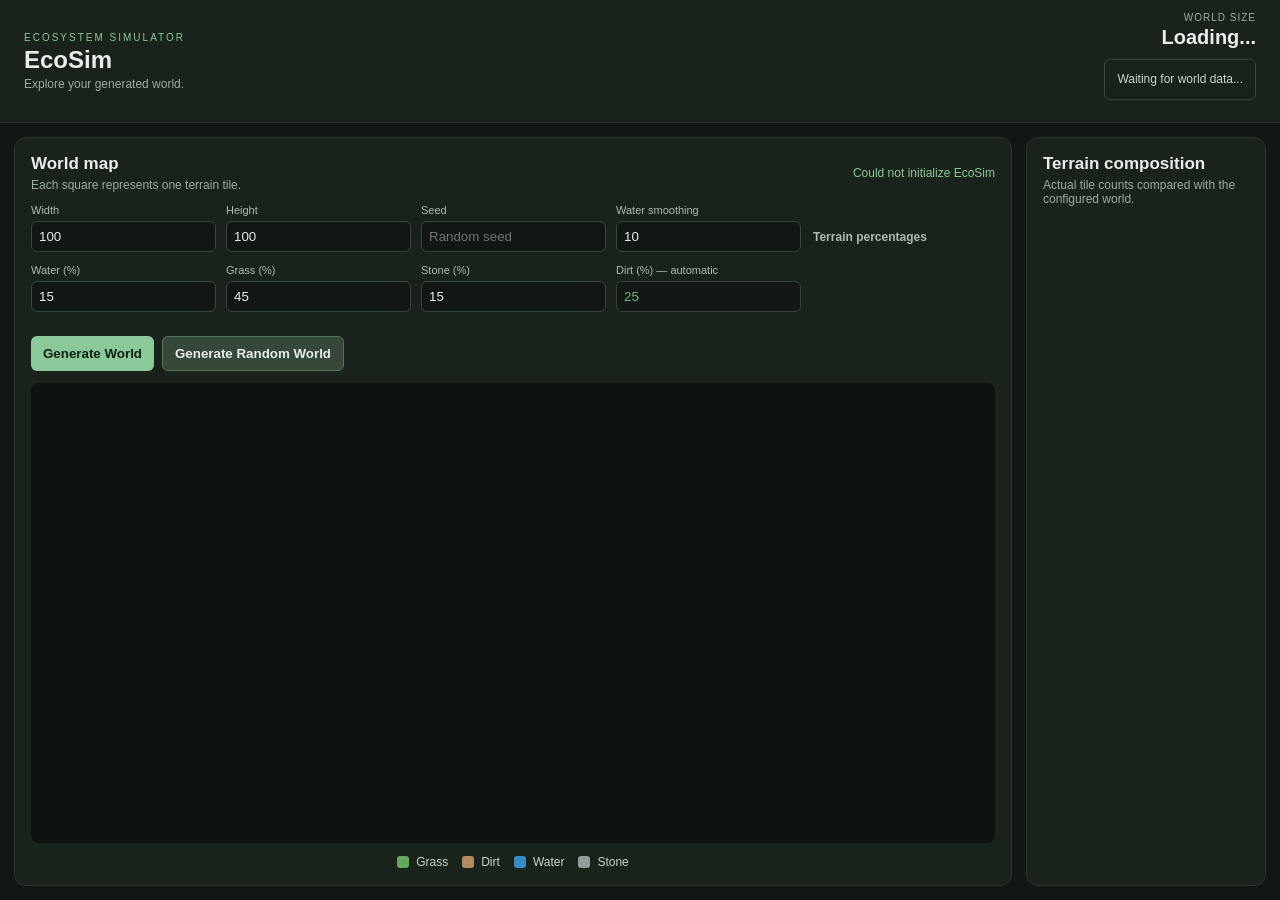
==== frontend/index.html @ f48bd1f7 "Update UI" ====
<!DOCTYPE html>
<html lang="en">
<head>
    <meta charset="UTF-8">
    <meta name="viewport" content="width=device-width, initial-scale=1.0">
    <title>EcoSim — World Viewer</title>
    <link rel="stylesheet" href="css/style.css">
    <script src="js/main.js" defer></script>
</head>
<body>
    <header>
        <div>
            <p class="eyebrow">ECOSYSTEM SIMULATOR</p>
            <h1>EcoSim</h1>
            <p class="subtitle">Explore your generated world.</p>
        </div>
        <div class="world-info">
            <span>WORLD SIZE</span>
            <strong id="world-size">Loading...</strong>
            <p id="generation-summary">
                Waiting for world data...
            </p>
        </div>
    </header>

    <main>
        <section class="panel">
            <div class="panel-heading">
                <div>
                    <h2>World map</h2>
                    <p>Each square represents one terrain tile.</p>
                </div>
                <span id="world-status">Loading world...</span>
            </div>
            
            <div class="world-controls">
                <div class="control-grid">
                    <label>
                        Width
                        <input id="world-width" type="number" min="10" max="300" value="100">
                    </label>

                    <label>
                        Height
                        <input id="world-height" type="number" min="10" max="300" value="100">
                    </label>

                    <label>
                        Seed
                        <input id="seed-input" type="number" placeholder="Random seed">
                    </label>

                    <label>
                        Water smoothing
                        <input id="water-smoothing" type="number" min="1" max="30" value="10">
                    </label>
                </div>

                <h3>Terrain percentages</h3>

                <div class="control-grid terrain-controls">
                    <label>
                        Water (%)
                        <input id="terrain-water" type="number" min="0" max="100" value="15">
                    </label>

                    <label>
                        Grass (%)
                        <input id="terrain-grass" type="number" min="0" max="100" value="45">
                    </label>

                    <label>
                        Stone (%)
                        <input id="terrain-stone" type="number" min="0" max="100" value="15">
                    </label>

                    <label>
                        Dirt (%) — automatic
                        <input id="terrain-dirt" type="number" value="25" readonly>
                    </label>
                </div>

                <div class="generation-buttons">
                    <button id="generate-world" type="button">Generate World</button>
                    <button id="generate-random-world" type="button">Generate Random World</button>
                </div>
            </div>

            <div class="map-container">
                <canvas id="world-map" aria-label="Generated world terrain map"></canvas>
            </div>

            <div class="legend">
                <span><i class="grass"></i> Grass</span>
                <span><i class="dirt"></i> Dirt</span>
                <span><i class="water"></i> Water</span>
                <span><i class="stone"></i> Stone</span>
            </div>
        </section>
        
        <section class="panel statistics-panel">
            <div class="panel-heading">
                <div>
                    <h2>Terrain composition</h2>
                    <p>Actual tile counts compared with the configured world.</p>
                </div>
            </div>

            <div id="terrain-stats" class="terrain-stats"></div>
        </section>

    </main>
</body>
</html>
---- frontend/css/style.css ----
:root {
    font-family: "Segoe UI", sans-serif;
    color: #e8eee9;
    background: #111713;
}

* {
    box-sizing: border-box;
}

html,
body {
    width: 100%;
    height: 100%;
    margin: 0;
    overflow: hidden;
}

body {
    display: flex;
    flex-direction: column;
}

/* Compact header */

header {
    flex: 0 0 auto;
    display: flex;
    justify-content: space-between;
    align-items: center;
    gap: 20px;
    padding: 12px 24px;
    border-bottom: 1px solid #2a352d;
    background: #19221b;
}

.eyebrow {
    margin: 0 0 3px;
    color: #8bc99a;
    font-size: 10px;
    letter-spacing: 2px;
}

h1 {
    margin: 0;
    font-size: 24px;
}

.subtitle {
    margin: 3px 0 0;
    color: #9daea1;
    font-size: 12px;
}

.world-info {
    text-align: right;
}

.world-info span {
    display: block;
    color: #9daea1;
    font-size: 10px;
    letter-spacing: 1px;
}

.world-info strong {
    display: block;
    margin-top: 3px;
    font-size: 20px;
}

/* Full-screen dashboard */

main {
    flex: 1;
    min-height: 0;
    display: grid;
    grid-template-columns: minmax(0, 1fr) 240px;
    gap: 14px;
    padding: 14px;
    overflow: hidden;
}

.panel {
    min-width: 0;
    min-height: 0;
    padding: 16px;
    border: 1px solid #2a352d;
    border-radius: 12px;
    background: #19221b;
}

/* Map panel */

main > .panel:first-child {
    display: flex;
    flex-direction: column;
}

.panel-heading {
    flex: 0 0 auto;
    display: flex;
    justify-content: space-between;
    align-items: center;
    gap: 12px;
    margin-bottom: 12px;
}

h2 {
    margin: 0;
    font-size: 17px;
}

.panel-heading p {
    margin: 4px 0 0;
    color: #9daea1;
    font-size: 12px;
}

#world-status {
    color: #8bc99a;
    font-size: 12px;
    white-space: nowrap;
}

.map-container {
    flex: 1;
    min-height: 0;
    min-width: 0;
    display: flex;
    justify-content: center;
    align-items: center;
    overflow: hidden;
    padding: 4px;
    border-radius: 8px;
    background: #0e130f;
}

canvas {
    display: block;
    width: auto;
    height: auto;
    max-width: 100%;
    max-height: 100%;
    image-rendering: pixelated;
}

/* Compact terrain legend */

.legend {
    flex: 0 0 auto;
    display: flex;
    flex-wrap: wrap;
    justify-content: center;
    gap: 14px;
    margin-top: 12px;
    color: #cbd5cd;
    font-size: 12px;
}

.legend span,
.terrain-stat .stat-label {
    display: flex;
    align-items: center;
    gap: 7px;
}

.legend i,
.terrain-stat i {
    flex: 0 0 auto;
    width: 12px;
    height: 12px;
    border-radius: 3px;
}

.grass { background: #65a85c; }
.dirt  { background: #b48a60; }
.water { background: #398bc4; }
.stone { background: #929a9a; }

/* Terrain statistics sidebar */

.statistics-panel {
    display: flex;
    flex-direction: column;
    gap: 12px;
    overflow-y: auto;
}

.statistics-panel .panel-heading {
    margin-bottom: 0;
}

.terrain-stats {
    display: grid;
    grid-template-columns: minmax(0, 1fr);
    gap: 10px;
}

.terrain-stat {
    padding: 12px;
    border: 1px solid #2a352d;
    border-radius: 9px;
    background: #111713;
}

.terrain-stat .stat-label {
    color: #aebcaf;
    font-size: 12px;
}

.terrain-stat .stat-count {
    display: block;
    margin-top: 7px;
    font-size: 23px;
}

.terrain-stat .stat-percent {
    margin-top: 2px;
    color: #8bc99a;
    font-size: 12px;
}

/* Smaller screens */

@media (max-width: 760px) {
    main {
        grid-template-columns: minmax(0, 1fr) 170px;
        gap: 8px;
        padding: 8px;
    }

    .panel {
        padding: 10px;
    }

    .terrain-stat {
        padding: 8px;
    }

    .terrain-stat .stat-count {
        font-size: 19px;
    }

    .legend {
        gap: 8px;
        font-size: 10px;
    }
}

@media (max-width: 520px) {
    header {
        padding: 8px 12px;
    }

    h1 {
        font-size: 20px;
    }

    main {
        grid-template-columns: minmax(0, 1fr);
        grid-template-rows: minmax(0, 1fr) auto;
    }

    .statistics-panel {
        max-height: 140px;
    }

    .terrain-stats {
        grid-template-columns: repeat(4, minmax(0, 1fr));
        gap: 5px;
    }

    .terrain-stat {
        padding: 6px;
    }

    .terrain-stat .stat-label {
        gap: 4px;
        font-size: 10px;
    }

    .terrain-stat .stat-count {
        font-size: 15px;
    }

    .terrain-stat .stat-percent {
        font-size: 10px;
    }
}


.world-controls {
    display: flex;
    align-items: end;
    flex-wrap: wrap;
    gap: 12px;
    margin-bottom: 12px;
}

.world-controls label {
    display: flex;
    flex-direction: column;
    gap: 5px;
    color: #aebcaf;
    font-size: 12px;
}

.world-controls input {
    width: 140px;
    padding: 8px;
    color: #e8eee9;
    background: #111713;
    border: 1px solid #39483c;
    border-radius: 6px;
}

.world-controls button {
    padding: 9px 14px;
    color: #102015;
    background: #8bc99a;
    border: none;
    border-radius: 6px;
    font-weight: 600;
    cursor: pointer;
}

.world-controls button:disabled {
    opacity: 0.6;
    cursor: wait;
}

@media (max-width: 520px) {
    .world-controls input {
        width: 100px;
    }
}

#generate-random-world {
    color: #e8eee9;
    background: #35483a;
    border: 1px solid #58745e;
}


.world-controls {
    flex: 0 0 auto;
    margin-bottom: 12px;
}

.control-grid {
    display: grid;
    grid-template-columns: repeat(4, minmax(0, 1fr));
    gap: 10px;
}

.world-controls h3 {
    margin: 12px 0 8px;
    font-size: 12px;
    color: #aebcaf;
}

.world-controls label {
    display: flex;
    flex-direction: column;
    gap: 5px;
    min-width: 0;
    color: #aebcaf;
    font-size: 11px;
}

.world-controls input {
    width: 100%;
    min-width: 0;
    padding: 7px;
    color: #e8eee9;
    background: #111713;
    border: 1px solid #39483c;
    border-radius: 6px;
}

.world-controls input[readonly] {
    color: #8bc99a;
    opacity: 0.85;
}

.generation-buttons {
    display: flex;
    flex-wrap: wrap;
    gap: 8px;
    margin-top: 12px;
}

.generation-buttons button {
    padding: 9px 12px;
    color: #102015;
    background: #8bc99a;
    border: none;
    border-radius: 6px;
    font-weight: 600;
    cursor: pointer;
}

.generation-buttons #generate-random-world {
    color: #e8eee9;
    background: #35483a;
    border: 1px solid #58745e;
}

.generation-buttons button:disabled {
    opacity: 0.5;
    cursor: wait;
}

@media (max-width: 900px) {
    .control-grid {
        grid-template-columns: repeat(2, minmax(0, 1fr));
    }
}

#generation-summary {
    margin: 10px 0;
    padding: 10px 12px;
    color: #c7d8ca;
    background: #18221b;
    border: 1px solid #35483a;
    border-radius: 6px;
    font-size: 12px;
    line-height: 1.6;
    overflow-wrap: anywhere;
}
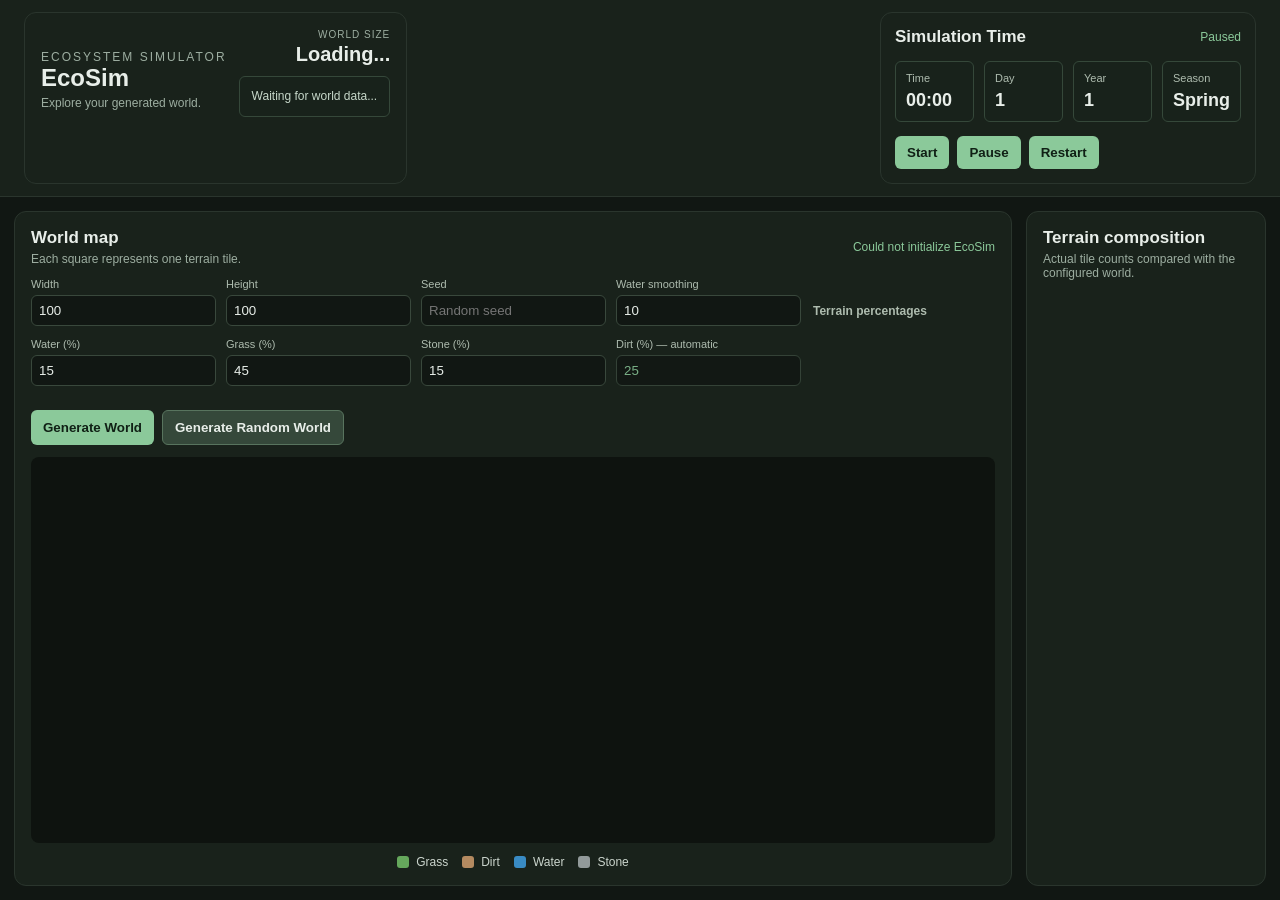
==== commit 7152875e: "Create clock" ====
--- a/frontend/index.html
+++ b/frontend/index.html
@@ -10,21 +10,57 @@
 </head>
 <body>
     <header>
-        <div>
-            <p class="eyebrow">ECOSYSTEM SIMULATOR</p>
-            <h1>EcoSim</h1>
-            <p class="subtitle">Explore your generated world.</p>
-        </div>
-        <div class="world-info">
-            <span>WORLD SIZE</span>
-            <strong id="world-size">Loading...</strong>
-            <p id="generation-summary">
-                Waiting for world data...
-            </p>
-        </div>
+        <section class="panel">
+            <div class="panel-heading panel-app-heading">
+                <div>
+                    <p class="eyebrow">ECOSYSTEM SIMULATOR</p>
+                    <h1>EcoSim</h1>
+                    <p class="subtitle">Explore your generated world.</p>
+                </div>
+                <div class="world-info">
+                    <span>WORLD SIZE</span>
+                    <strong id="world-size">Loading...</strong>
+                    <p id="generation-summary">
+                        Waiting for world data...
+                    </p>
+                </div>
+            </div>
+        </section>
+        <section class="panel simulation-panel">
+            <div class="panel-heading">
+                <h2>Simulation Time</h2>
+                <span id="simulation-status">Paused</span>
+            </div>
+
+            <div class="simulation-clock">
+                <div>
+                    <span class="clock-label">Time</span>
+                    <strong id="simulation-hour">00:00</strong>
+                </div>
+                <div>
+                    <span class="clock-label">Day</span>
+                    <strong id="simulation-day">1</strong>
+                </div>
+                <div>
+                    <span class="clock-label">Year</span>
+                    <strong id="simulation-year">1</strong>
+                </div>
+                <div>
+                    <span class="clock-label">Season</span>
+                    <strong id="simulation-season">Spring</strong>
+                </div>
+            </div>
+
+            <div class="generation-buttons">
+                <button id="simulation-start" type="button">Start</button>
+                <button id="simulation-pause" type="button">Pause</button>
+                <button id="simulation-restart" type="button">Restart</button>
+            </div>
+        </section>
     </header>
 
     <main>
+        
         <section class="panel">
             <div class="panel-heading">
                 <div>
@@ -99,6 +135,8 @@
             </div>
         </section>
         
+        
+
         <section class="panel statistics-panel">
             <div class="panel-heading">
                 <div>
@@ -109,6 +147,7 @@
 
             <div id="terrain-stats" class="terrain-stats"></div>
         </section>
+        
 
     </main>
 </body>
--- a/frontend/css/style.css
+++ b/frontend/css/style.css
@@ -28,11 +28,11 @@
     flex: 0 0 auto;
     display: flex;
     justify-content: space-between;
-    align-items: center;
     gap: 20px;
     padding: 12px 24px;
     border-bottom: 1px solid #2a352d;
     background: #19221b;
+    align-items: stretch;
 }
 
 .eyebrow {
@@ -118,6 +118,11 @@
     font-size: 12px;
 }
 
+.panel-app-heading {
+    width: 100%;
+    box-sizing: border-box;
+}
+
 #world-status {
     color: #8bc99a;
     font-size: 12px;
@@ -429,4 +434,48 @@
     font-size: 12px;
     line-height: 1.6;
     overflow-wrap: anywhere;
+}
+
+.simulation-panel {
+    padding: 14px;
+    flex: 0 0 auto;
+}
+
+.simulation-clock {
+    display: grid;
+    grid-template-columns: repeat(4, minmax(0, 1fr));
+    gap: 10px;
+    margin: 14px 0;
+}
+
+.simulation-clock > div {
+    display: flex;
+    flex-direction: column;
+    gap: 6px;
+    padding: 10px;
+    background: #18221b;
+    border: 1px solid #35483a;
+    border-radius: 6px;
+    min-width: 0;
+}
+
+.clock-label {
+    color: #aebcaf;
+    font-size: 11px;
+}
+
+.simulation-clock strong {
+    color: #e8eee9;
+    font-size: 18px;
+}
+
+#simulation-status {
+    color: #8bc99a;
+    font-size: 12px;
+}
+
+@media (max-width: 600px) {
+    .simulation-clock {
+        grid-template-columns: repeat(2, minmax(0, 1fr));
+    }
 }
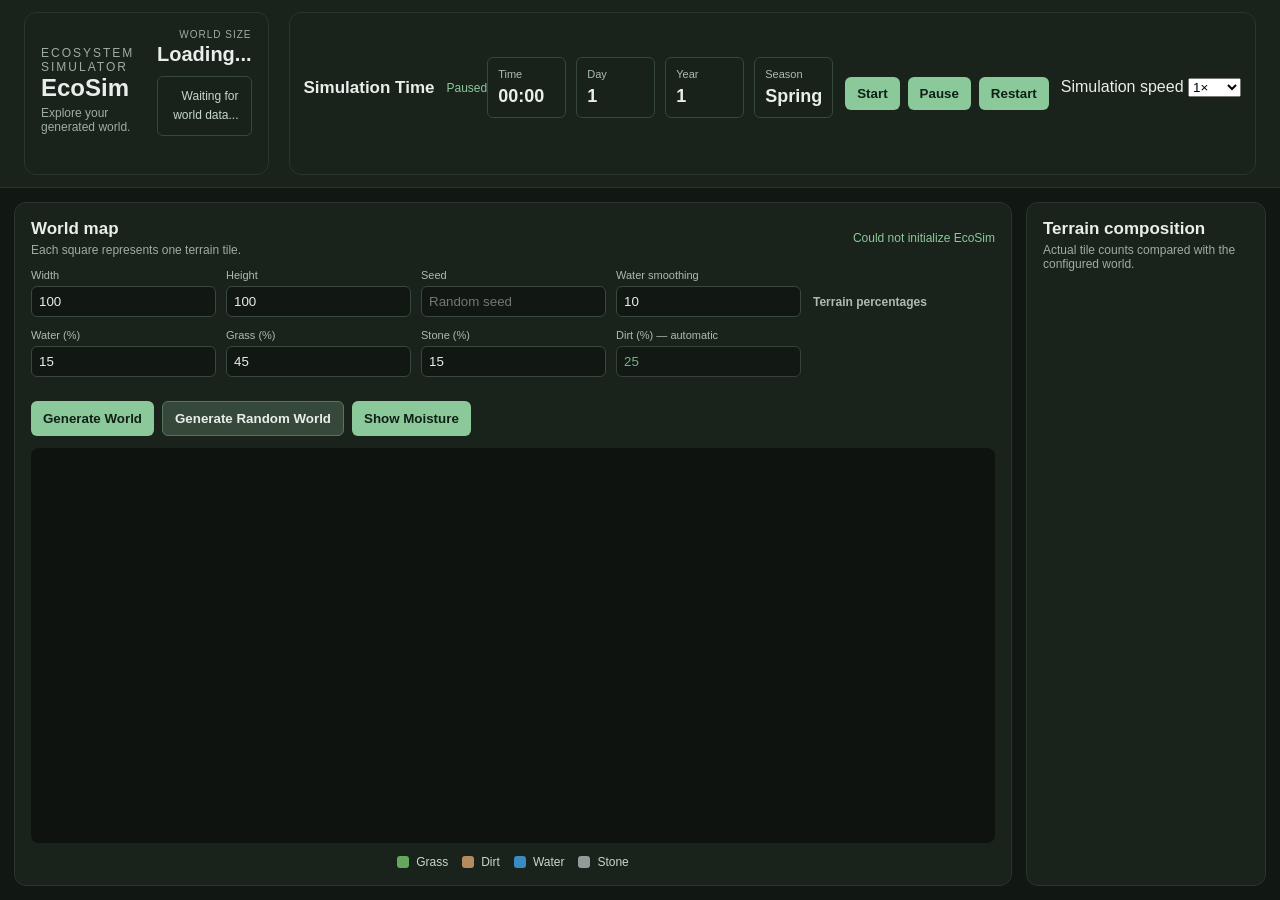
==== commit 55aee0fb: "Show moisture at frontend" ====
--- a/frontend/index.html
+++ b/frontend/index.html
@@ -11,7 +11,7 @@
 <body>
     <header>
         <section class="panel">
-            <div class="panel-heading panel-app-heading">
+            <div class="panel-heading">
                 <div>
                     <p class="eyebrow">ECOSYSTEM SIMULATOR</p>
                     <h1>EcoSim</h1>
@@ -31,7 +31,7 @@
                 <h2>Simulation Time</h2>
                 <span id="simulation-status">Paused</span>
             </div>
-
+            <div class="panel-heading">
             <div class="simulation-clock">
                 <div>
                     <span class="clock-label">Time</span>
@@ -55,6 +55,19 @@
                 <button id="simulation-start" type="button">Start</button>
                 <button id="simulation-pause" type="button">Pause</button>
                 <button id="simulation-restart" type="button">Restart</button>
+            </div>
+            <div class="speed-control">
+                <label for="simulation-speed">Simulation speed</label>
+                <select id="simulation-speed">
+                    <option value="1">1×</option>
+                    <option value="2">2×</option>
+                    <option value="5">5×</option>
+                    <option value="10">10×</option>
+                    <option value="25">25×</option>
+                    <option value="50">50×</option>
+                    <option value="100">100×</option>
+                </select>
+            </div>
             </div>
         </section>
     </header>
@@ -120,7 +133,9 @@
                 <div class="generation-buttons">
                     <button id="generate-world" type="button">Generate World</button>
                     <button id="generate-random-world" type="button">Generate Random World</button>
+                    <button id="toggle-moisture" type="toggle">Show Moisture</button>
                 </div>
+
             </div>
 
             <div class="map-container">
--- a/frontend/css/style.css
+++ b/frontend/css/style.css
@@ -439,6 +439,7 @@
 .simulation-panel {
     padding: 14px;
     flex: 0 0 auto;
+    display: flex;
 }
 
 .simulation-clock {
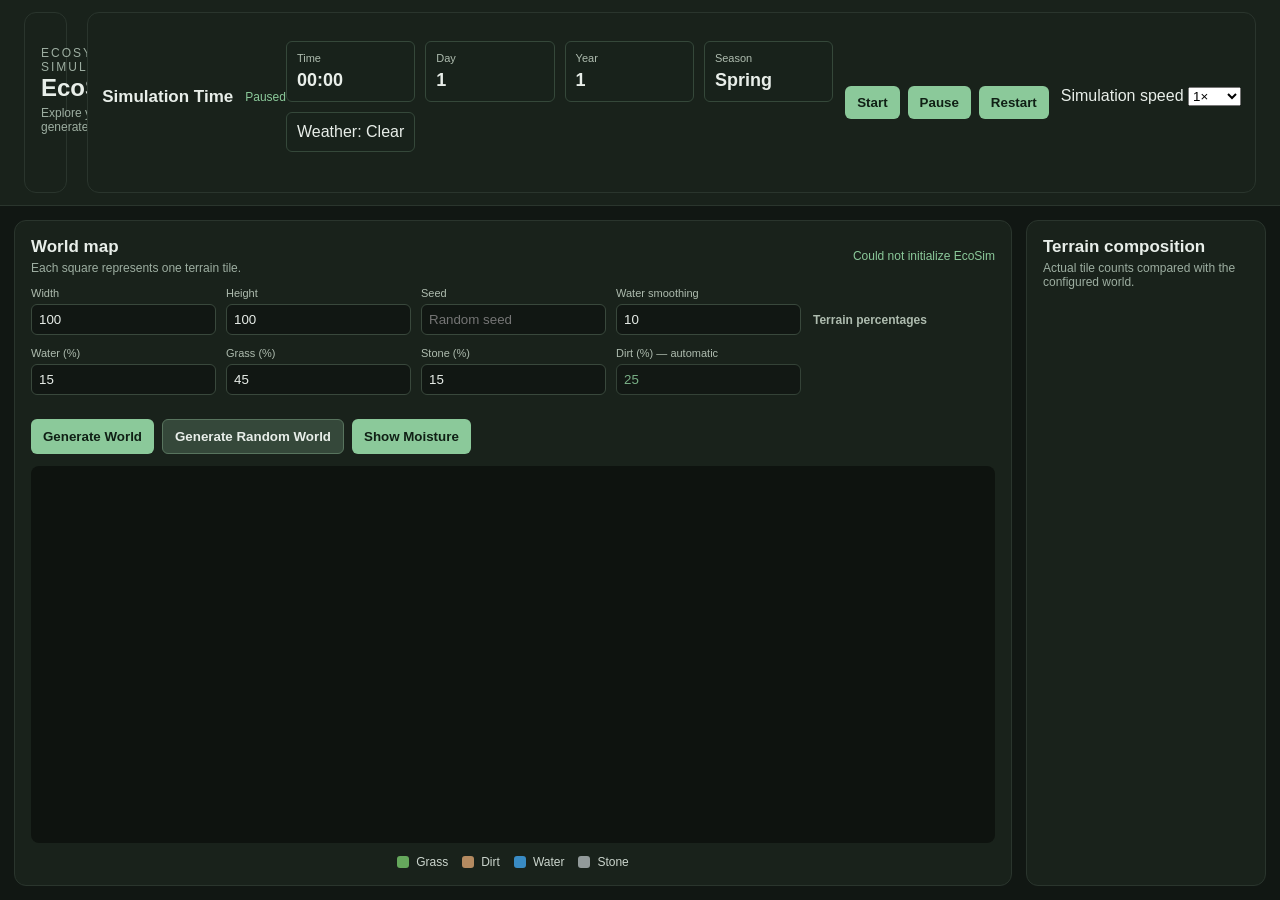
==== commit 7e025935: "moisture and rain system" ====
--- a/frontend/index.html
+++ b/frontend/index.html
@@ -48,6 +48,9 @@
                 <div>
                     <span class="clock-label">Season</span>
                     <strong id="simulation-season">Spring</strong>
+                </div>
+                <div id="weather-status" class="weather-status">
+                    Weather: Clear
                 </div>
             </div>
 
--- a/frontend/css/style.css
+++ b/frontend/css/style.css
@@ -479,4 +479,36 @@
     .simulation-clock {
         grid-template-columns: repeat(2, minmax(0, 1fr));
     }
+}
+
+.rain-overlay {
+    position: absolute;
+    inset: 0;
+    pointer-events: none;
+    overflow: hidden;
+
+    background-image: repeating-linear-gradient(
+        105deg,
+        transparent 0,
+        transparent 18px,
+        rgba(180, 220, 255, 0.65) 19px,
+        transparent 21px
+    );
+
+    background-size: 35px 45px;
+    animation: rain-fall 0.4s linear infinite;
+}
+
+.rain-overlay[hidden] {
+    display: none;
+}
+
+@keyframes rain-fall {
+    from {
+        background-position: 0 0;
+    }
+
+    to {
+        background-position: -12px 45px;
+    }
 }
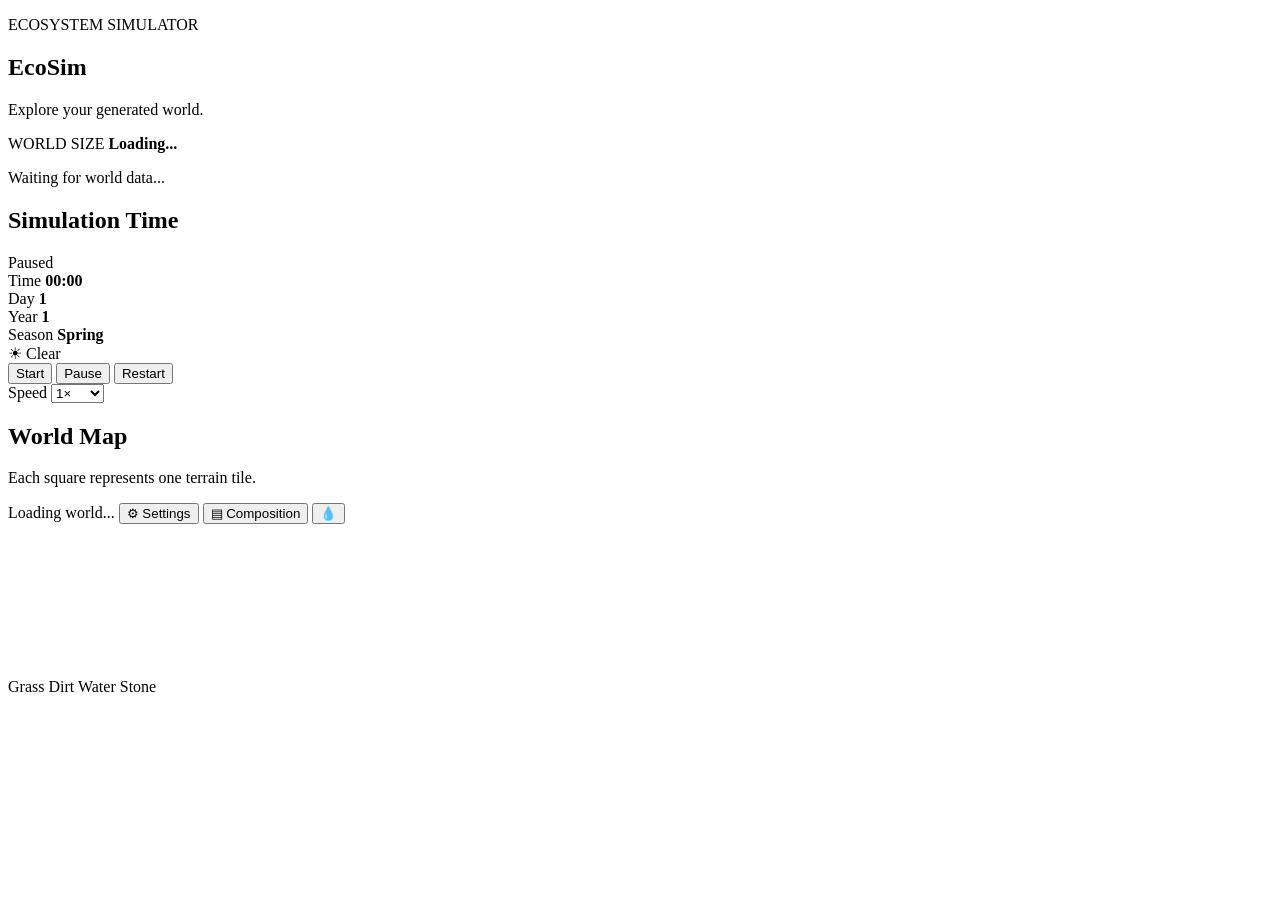
==== commit ec717c9b: "Update UI" ====
--- a/frontend/index.html
+++ b/frontend/index.html
@@ -4,34 +4,31 @@
 <head>
     <meta charset="UTF-8">
     <meta name="viewport" content="width=device-width, initial-scale=1.0">
-    <title>EcoSim — World Viewer</title>
-    <link rel="stylesheet" href="css/style.css">
-    <script src="js/main.js" defer></script>
+    <title>EcoSim</title>
+    <link rel="stylesheet" href="/css/style.css">
 </head>
 <body>
-    <header>
-        <section class="panel">
-            <div class="panel-heading">
-                <div>
-                    <p class="eyebrow">ECOSYSTEM SIMULATOR</p>
-                    <h1>EcoSim</h1>
-                    <p class="subtitle">Explore your generated world.</p>
-                </div>
-                <div class="world-info">
-                    <span>WORLD SIZE</span>
-                    <strong id="world-size">Loading...</strong>
-                    <p id="generation-summary">
-                        Waiting for world data...
-                    </p>
-                </div>
-            </div>
-        </section>
+    <header class="dashboard-header">
+        <section class="panel brand-panel">
+            <div>
+                <p class="eyebrow">ECOSYSTEM SIMULATOR</p>
+                <h1>EcoSim</h1>
+                <p class="subtitle">Explore your generated world.</p>
+            </div>
+
+            <div class="world-info">
+                <span>WORLD SIZE</span>
+                <strong id="world-size">Loading...</strong>
+                <p id="generation-summary">Waiting for world data...</p>
+            </div>
+        </section>
+
         <section class="panel simulation-panel">
-            <div class="panel-heading">
+            <div class="simulation-top">
                 <h2>Simulation Time</h2>
                 <span id="simulation-status">Paused</span>
             </div>
-            <div class="panel-heading">
+
             <div class="simulation-clock">
                 <div>
                     <span class="clock-label">Time</span>
@@ -50,99 +47,76 @@
                     <strong id="simulation-season">Spring</strong>
                 </div>
                 <div id="weather-status" class="weather-status">
-                    Weather: Clear
-                </div>
-            </div>
-
-            <div class="generation-buttons">
-                <button id="simulation-start" type="button">Start</button>
-                <button id="simulation-pause" type="button">Pause</button>
-                <button id="simulation-restart" type="button">Restart</button>
-            </div>
-            <div class="speed-control">
-                <label for="simulation-speed">Simulation speed</label>
-                <select id="simulation-speed">
-                    <option value="1">1×</option>
-                    <option value="2">2×</option>
-                    <option value="5">5×</option>
-                    <option value="10">10×</option>
-                    <option value="25">25×</option>
-                    <option value="50">50×</option>
-                    <option value="100">100×</option>
-                </select>
-            </div>
+                    ☀ Clear
+                </div>
+            </div>
+
+            <div class="simulation-controls">
+                <div class="generation-buttons">
+                    <button id="simulation-start" type="button">Start</button>
+                    <button id="simulation-pause" type="button">Pause</button>
+                    <button id="simulation-restart" type="button">Restart</button>
+                </div>
+
+                <div class="speed-control">
+                    <label for="simulation-speed">Speed</label>
+                    <select id="simulation-speed">
+                        <option value="1">1×</option>
+                        <option value="2">2×</option>
+                        <option value="5">5×</option>
+                        <option value="10">10×</option>
+                        <option value="25">25×</option>
+                        <option value="50">50×</option>
+                        <option value="100">100×</option>
+                    </select>
+                </div>
             </div>
         </section>
     </header>
 
     <main>
-        
-        <section class="panel">
-            <div class="panel-heading">
-                <div>
-                    <h2>World map</h2>
+        <section class="panel world-panel">
+            <div class="world-heading">
+                <div>
+                    <h2>World Map</h2>
                     <p>Each square represents one terrain tile.</p>
                 </div>
-                <span id="world-status">Loading world...</span>
-            </div>
-            
-            <div class="world-controls">
-                <div class="control-grid">
-                    <label>
-                        Width
-                        <input id="world-width" type="number" min="10" max="300" value="100">
-                    </label>
-
-                    <label>
-                        Height
-                        <input id="world-height" type="number" min="10" max="300" value="100">
-                    </label>
-
-                    <label>
-                        Seed
-                        <input id="seed-input" type="number" placeholder="Random seed">
-                    </label>
-
-                    <label>
-                        Water smoothing
-                        <input id="water-smoothing" type="number" min="1" max="30" value="10">
-                    </label>
-                </div>
-
-                <h3>Terrain percentages</h3>
-
-                <div class="control-grid terrain-controls">
-                    <label>
-                        Water (%)
-                        <input id="terrain-water" type="number" min="0" max="100" value="15">
-                    </label>
-
-                    <label>
-                        Grass (%)
-                        <input id="terrain-grass" type="number" min="0" max="100" value="45">
-                    </label>
-
-                    <label>
-                        Stone (%)
-                        <input id="terrain-stone" type="number" min="0" max="100" value="15">
-                    </label>
-
-                    <label>
-                        Dirt (%) — automatic
-                        <input id="terrain-dirt" type="number" value="25" readonly>
-                    </label>
-                </div>
-
-                <div class="generation-buttons">
-                    <button id="generate-world" type="button">Generate World</button>
-                    <button id="generate-random-world" type="button">Generate Random World</button>
-                    <button id="toggle-moisture" type="toggle">Show Moisture</button>
-                </div>
-
+
+                <div class="world-heading-actions">
+                    <span id="world-status">Loading world...</span>
+
+                    <button
+                        id="open-world-settings"
+                        type="button"
+                        title="Open world settings"
+                    >
+                        ⚙ Settings
+                    </button>
+
+                    <button
+                        id="open-terrain-stats"
+                        type="button"
+                        title="View terrain composition"
+                    >
+                        ▤ Composition
+                    </button>
+
+                    <button
+                        id="toggle-moisture"
+                        type="button"
+                        title="Toggle terrain moisture"
+                        aria-label="Toggle terrain moisture"
+                    >
+                        💧
+                    </button>
+                </div>
             </div>
 
             <div class="map-container">
-                <canvas id="world-map" aria-label="Generated world terrain map"></canvas>
+                <canvas
+                    id="world-map"
+                    aria-label="Generated world terrain map"
+                ></canvas>
             </div>
 
             <div class="legend">
@@ -152,21 +126,172 @@
                 <span><i class="stone"></i> Stone</span>
             </div>
         </section>
-        
-        
-
-        <section class="panel statistics-panel">
-            <div class="panel-heading">
-                <div>
-                    <h2>Terrain composition</h2>
-                    <p>Actual tile counts compared with the configured world.</p>
-                </div>
-            </div>
+    </main>
+
+    <!-- World settings overlay -->
+    <div id="world-settings-overlay" class="overlay" hidden>
+        <section
+            class="overlay-panel"
+            role="dialog"
+            aria-modal="true"
+            aria-labelledby="world-settings-title"
+        >
+            <div class="overlay-heading">
+                <h2 id="world-settings-title">World Settings</h2>
+                <button type="button" class="close-overlay">✕</button>
+            </div>
+
+            <p class="overlay-description">
+                Configure the world before generating it.
+            </p>
+
+            <div class="world-controls">
+                <h3>World dimensions</h3>
+
+                <div class="control-grid">
+                    <label for="world-width">
+                        Width
+                        <input id="world-width" type="number" min="10" max="300">
+                    </label>
+
+                    <label for="world-height">
+                        Height
+                        <input id="world-height" type="number" min="10" max="300">
+                    </label>
+
+                    <label for="seed-input">
+                        Seed
+                        <input id="seed-input" type="number" step="1">
+                    </label>
+
+                    <label for="water-smoothing">
+                        Water smoothing
+                        <input
+                            id="water-smoothing"
+                            type="number"
+                            min="1"
+                            max="30"
+                        >
+                    </label>
+                </div>
+
+                <h3>Terrain percentages</h3>
+
+                <div class="control-grid terrain-controls">
+                    <label for="terrain-water">
+                        Water (%)
+                        <input
+                            id="terrain-water"
+                            type="number"
+                            min="0"
+                            max="100"
+                        >
+                    </label>
+
+                    <label for="terrain-grass">
+                        Grass (%)
+                        <input
+                            id="terrain-grass"
+                            type="number"
+                            min="0"
+                            max="100"
+                        >
+                    </label>
+
+                    <label for="terrain-stone">
+                        Stone (%)
+                        <input
+                            id="terrain-stone"
+                            type="number"
+                            min="0"
+                            max="100"
+                        >
+                    </label>
+
+                    <label for="terrain-dirt">
+                        Dirt (%) — automatic
+                        <input id="terrain-dirt" type="number" readonly>
+                    </label>
+                </div>
+
+                <div class="generation-actions">
+                    <button id="generate-world" type="button">
+                        Generate World
+                    </button>
+
+                    <button id="generate-random-world" type="button">
+                        Generate Random World
+                    </button>
+                </div>
+            </div>
+        </section>
+    </div>
+
+    <!-- Terrain composition overlay -->
+    <div id="terrain-stats-overlay" class="overlay" hidden>
+        <section
+            class="overlay-panel"
+            role="dialog"
+            aria-modal="true"
+            aria-labelledby="terrain-stats-title"
+        >
+            <div class="overlay-heading">
+                <h2 id="terrain-stats-title">Terrain Composition</h2>
+                <button type="button" class="close-overlay">✕</button>
+            </div>
+
+            <p class="overlay-description">
+                Actual tile counts and percentages in the current world.
+            </p>
 
             <div id="terrain-stats" class="terrain-stats"></div>
         </section>
-        
-
-    </main>
+    </div>
+
+    <script src="/js/main.js"></script>
+
+    <!-- Overlay controls -->
+    <script>
+        const worldSettingsOverlay =
+            document.getElementById("world-settings-overlay");
+
+        const terrainStatsOverlay =
+            document.getElementById("terrain-stats-overlay");
+
+        document.getElementById("open-world-settings")
+            .addEventListener("click", () => {
+                worldSettingsOverlay.hidden = false;
+            });
+
+        document.getElementById("open-terrain-stats")
+            .addEventListener("click", () => {
+                terrainStatsOverlay.hidden = false;
+            });
+
+        document.querySelectorAll(".close-overlay")
+            .forEach((button) => {
+                button.addEventListener("click", () => {
+                    button.closest(".overlay").hidden = true;
+                });
+            });
+
+        document.querySelectorAll(".overlay")
+            .forEach((overlay) => {
+                overlay.addEventListener("click", (event) => {
+                    if (event.target === overlay) {
+                        overlay.hidden = true;
+                    }
+                });
+            });
+
+        document.addEventListener("keydown", (event) => {
+            if (event.key === "Escape") {
+                document.querySelectorAll(".overlay")
+                    .forEach((overlay) => {
+                        overlay.hidden = true;
+                    });
+            }
+        });
+    </script>
 </body>
-</html>
+</html>
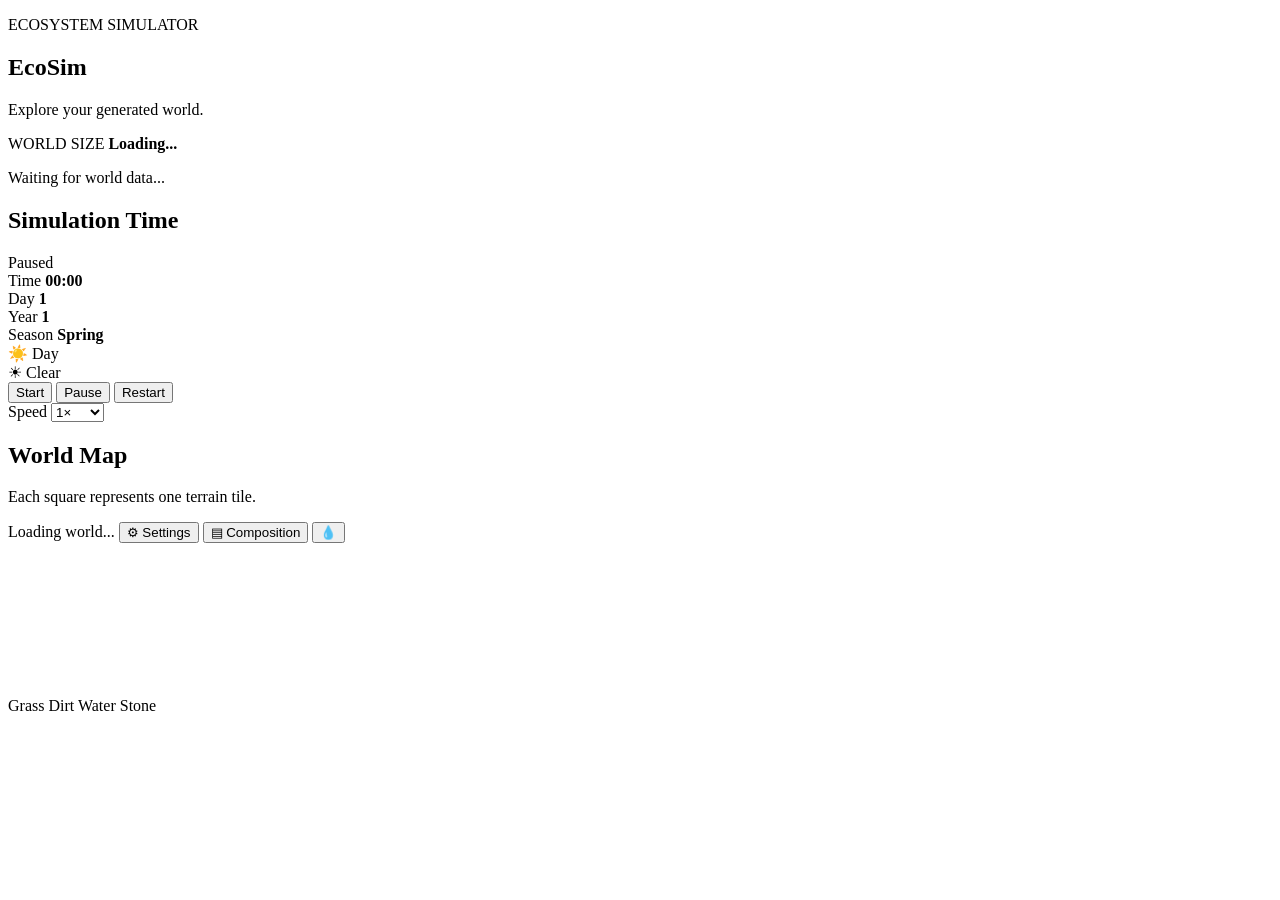
==== commit 64dc9820: "Update day/night cycle" ====
--- a/frontend/index.html
+++ b/frontend/index.html
@@ -46,6 +46,9 @@
                     <span class="clock-label">Season</span>
                     <strong id="simulation-season">Spring</strong>
                 </div>
+                <div id="day-night-indicator" class="weather-status">
+                    ☀️ Day
+                </div>
                 <div id="weather-status" class="weather-status">
                     ☀ Clear
                 </div>
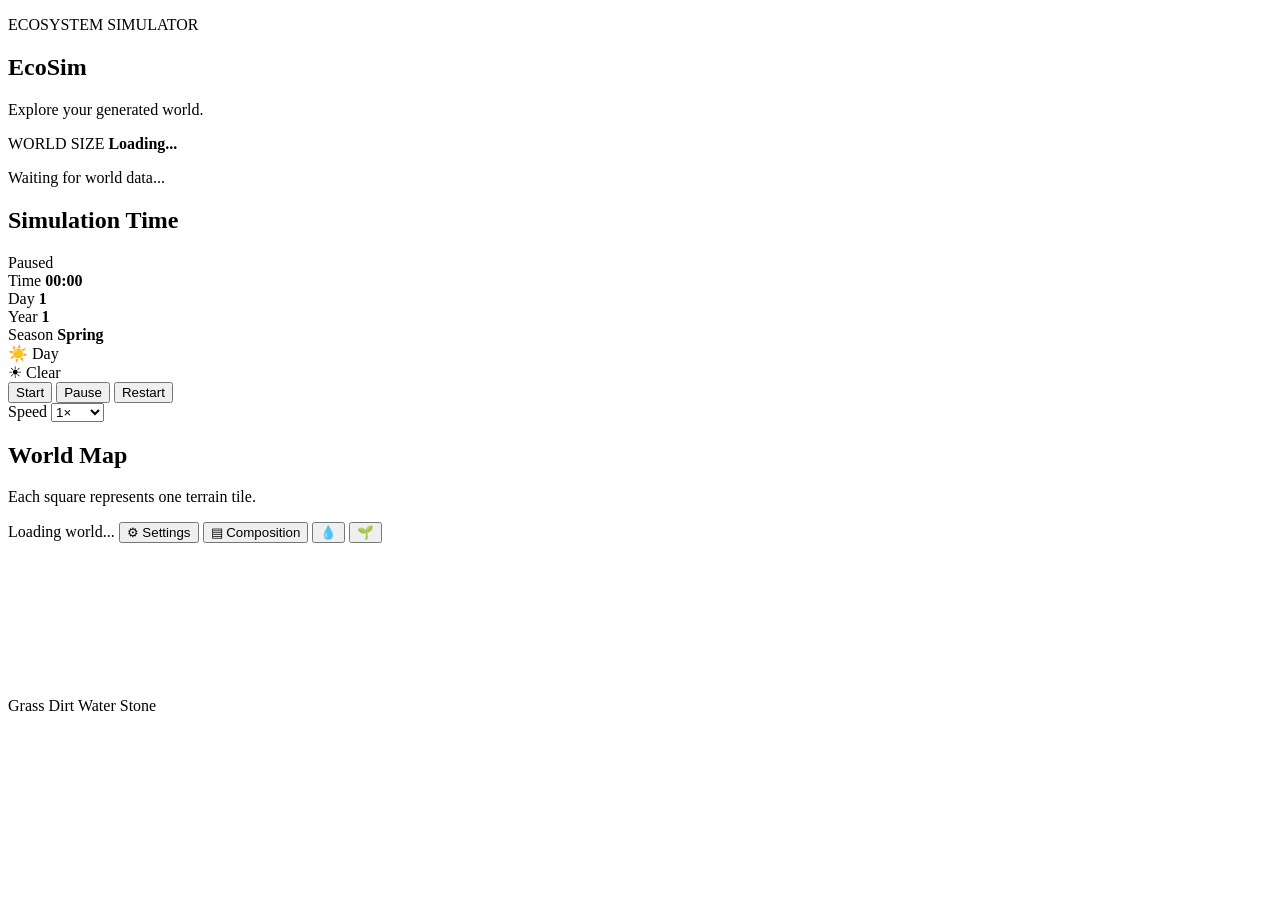
==== commit ce6cb371: "Update grass/dirt logic" ====
--- a/frontend/index.html
+++ b/frontend/index.html
@@ -112,6 +112,9 @@
                     >
                         💧
                     </button>
+                    <button id="toggle-grass-health" title="Show grass health">
+                        🌱
+                    </button>
                 </div>
             </div>
 
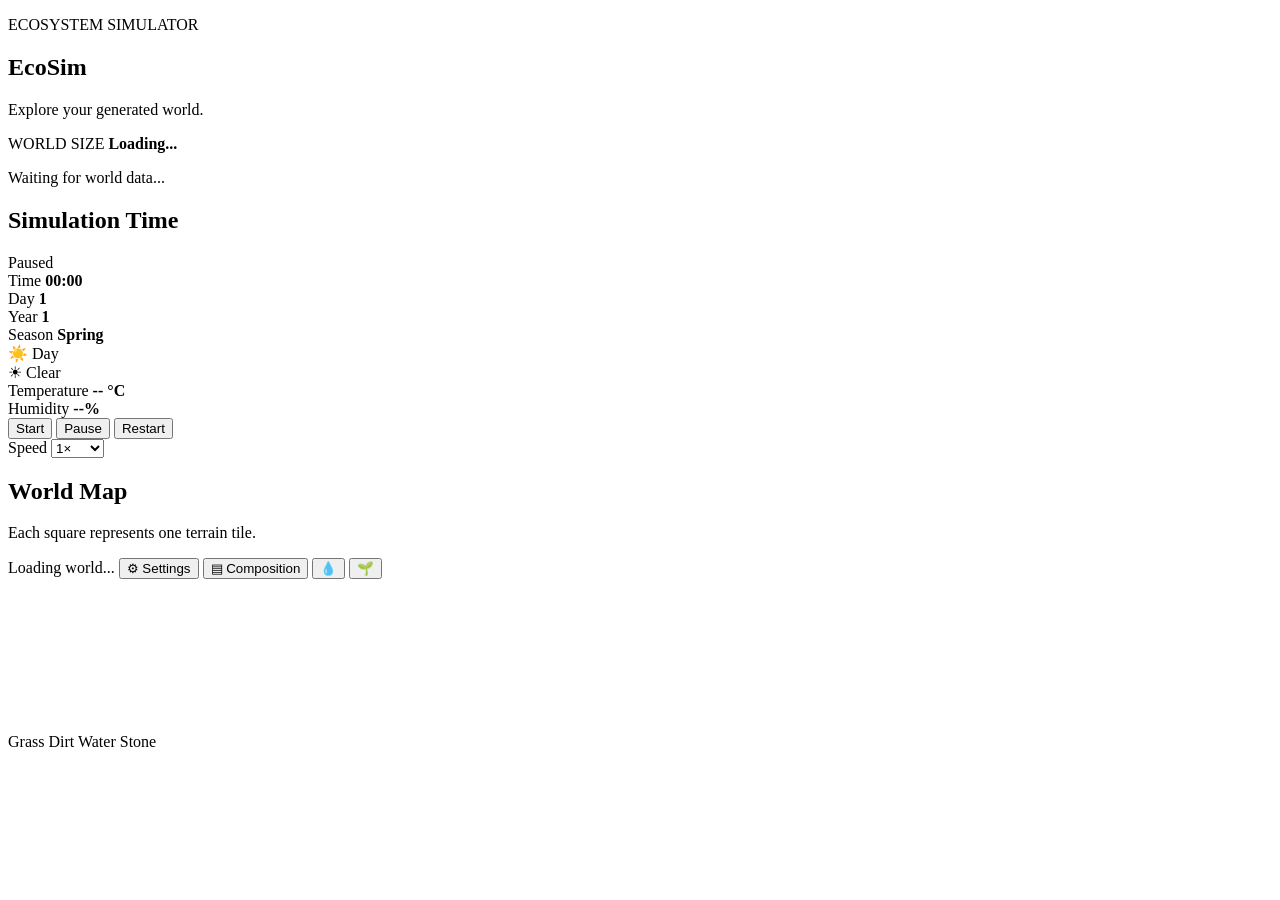
==== commit 47d65844: "Fix map update" ====
--- a/frontend/index.html
+++ b/frontend/index.html
@@ -46,11 +46,22 @@
                     <span class="clock-label">Season</span>
                     <strong id="simulation-season">Spring</strong>
                 </div>
-                <div id="day-night-indicator" class="weather-status">
-                    ☀️ Day
-                </div>
-                <div id="weather-status" class="weather-status">
-                    ☀ Clear
+                <div class="environment-indicators">
+                    <div id="day-night-indicator" class="weather-status">
+                        ☀️ Day
+                    </div>
+                    <div id="weather-status" class="weather-status">
+                        ☀ Clear
+                    </div>
+                    <div class="environment-indicator">
+                        <span>Temperature</span>
+                        <strong id="temperature-status">-- °C</strong>
+                    </div>
+
+                    <div class="environment-indicator">
+                        <span>Humidity</span>
+                        <strong id="humidity-status">--%</strong>
+                    </div>
                 </div>
             </div>
 
